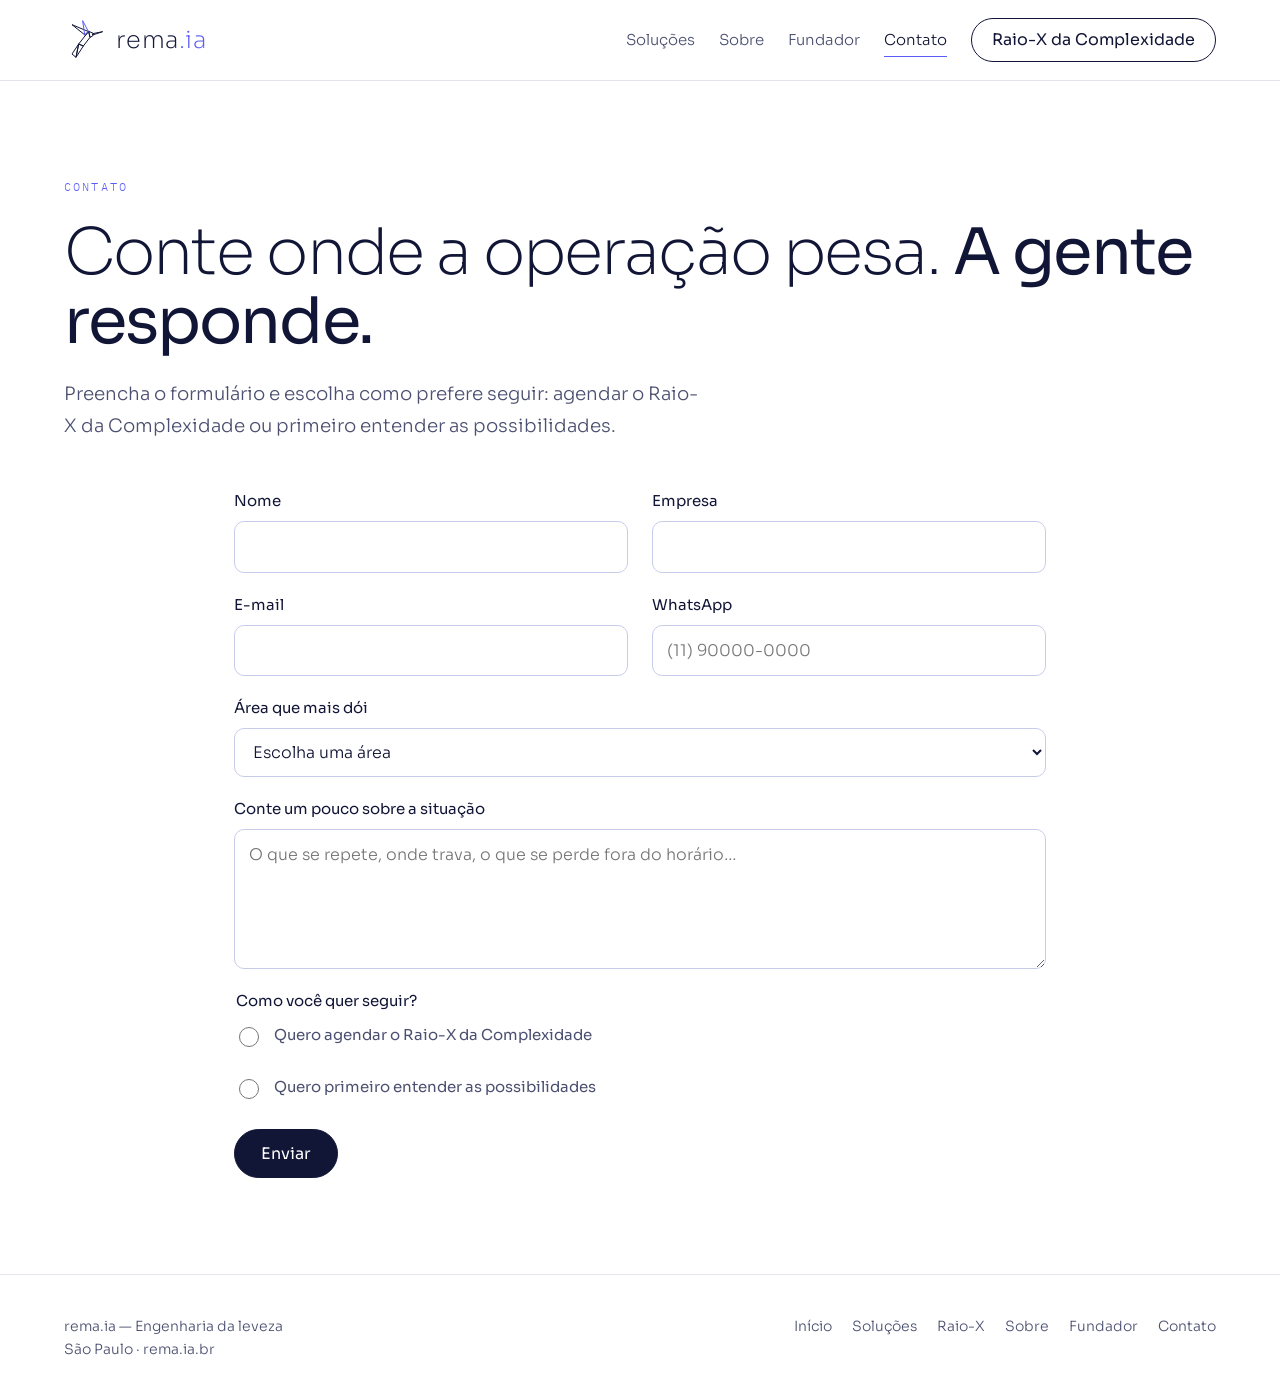
==== contato/index.html @ 7a0bcb38 "feat: site com as 6 páginas (home, soluções, raio-x, sobre, fundador, contato) - Home em / com a abe" ====
<!doctype html>
<html lang="pt-BR">
<head>
<meta charset="utf-8">
<meta name="viewport" content="width=device-width, initial-scale=1">
<title>Contato · rema.ia — Engenharia da leveza</title>
<meta name="description" content="Fale com a rema.ia: agende o Raio-X da Complexidade ou entenda o que os beija-flores podem fazer pela sua empresa.">
<meta name="theme-color" content="#111536">
<link rel="icon" href="/assets/favicon.svg" type="image/svg+xml">
<link rel="icon" href="/favicon.ico" sizes="any">
<link rel="apple-touch-icon" href="/assets/apple-touch-icon.png">
<link rel="preconnect" href="https://fonts.googleapis.com">
<link rel="stylesheet" href="https://fonts.googleapis.com/css2?family=Sora:wght@200;300;400;600&family=IBM+Plex+Mono:wght@400;500&display=swap">
<link rel="stylesheet" href="/assets/rema-ia-tokens.css">
<link rel="stylesheet" href="/assets/site.css">
</head>
<body>

<header class="topo">
<div class="wrap">
<a class="logo" href="/" aria-label="rema.ia, página inicial">
<svg width="40" height="40" viewBox="0 0 120 120" aria-hidden="true"><g stroke="#111536" stroke-width="3" stroke-linejoin="round" fill="none"><polygon points="64,46 24,14 74,35"/><polygon points="74,34 78,52 58,78 44,72"/><polygon points="74,34 88,40 86,48 78,52"/><polygon points="86,41 116,35 86,45"/><polygon points="44,72 58,78 36,112"/><polygon points="44,72 36,112 24,102"/><polygon points="62,44 56,2 73,34" stroke="#5B5BF7"/></g></svg>
<span>rema<span>.ia</span></span>
</a>
<nav class="menu" aria-label="Principal">
<a href="/solucoes/">Soluções</a>
<a href="/sobre/">Sobre</a>
<a href="/fundador/">Fundador</a>
<a href="/contato/" aria-current="page">Contato</a>
<a class="botao" href="/raio-x/">Raio-X da Complexidade</a>
</nav>
</div>
</header>

<main>

<section class="hero" style="padding-bottom:48px">
<div class="wrap">
<div class="pilha">
<div class="rotulo">Contato</div>
<h1>Conte onde a operação pesa. <strong>A gente responde.</strong></h1>
<p class="lead">Preencha o formulário e escolha como prefere seguir: agendar o Raio-X da Complexidade ou primeiro entender as possibilidades.</p>
</div>
</div>
</section>

<section style="padding:0 0 96px">
<div class="wrap estreito">
<form class="form" id="form-contato" novalidate>
<div class="campo"><label for="nome">Nome</label><input id="nome" name="nome" type="text" autocomplete="name" required></div>
<div class="campo"><label for="empresa">Empresa</label><input id="empresa" name="empresa" type="text" autocomplete="organization" required></div>
<div class="campo"><label for="email">E-mail</label><input id="email" name="email" type="email" autocomplete="email" required></div>
<div class="campo"><label for="whatsapp">WhatsApp</label><input id="whatsapp" name="whatsapp" type="tel" autocomplete="tel" inputmode="tel" placeholder="(11) 90000-0000"></div>
<div class="campo inteiro"><label for="area">Área que mais dói</label>
<select id="area" name="area" required>
<option value="">Escolha uma área</option>
<option>Atendimento</option>
<option>Vendas</option>
<option>Cobrança</option>
<option>Operações</option>
<option>Mais de uma / não sei dizer</option>
</select></div>
<div class="campo inteiro"><label for="descricao">Conte um pouco sobre a situação</label><textarea id="descricao" name="descricao" placeholder="O que se repete, onde trava, o que se perde fora do horário…"></textarea></div>
<fieldset class="campo">
<legend>Como você quer seguir?</legend>
<label class="opcao"><input type="radio" name="interesse" value="raio-x" required> Quero agendar o Raio-X da Complexidade</label>
<label class="opcao"><input type="radio" name="interesse" value="possibilidades"> Quero primeiro entender as possibilidades</label>
</fieldset>
<p class="aviso" id="aviso" role="status" hidden></p>
<div class="campo inteiro" style="align-items:flex-start"><button class="botao cheio" type="submit">Enviar</button></div>
</form>
</div>
</section>

</main>

<footer class="rodape">
<div class="wrap">
<div>rema.ia — Engenharia da leveza<br>São Paulo · rema.ia.br</div>
<nav aria-label="Rodapé">
<a href="/">Início</a>
<a href="/solucoes/">Soluções</a>
<a href="/raio-x/">Raio-X</a>
<a href="/sobre/">Sobre</a>
<a href="/fundador/">Fundador</a>
<a href="/contato/">Contato</a>
</nav>
</div>
</footer>

<script>
(function () {
  // Endereço que recebe o formulário (POST). Ex.: um endpoint do Formspree, n8n ou similar.
  // [DEFINIR] Enquanto estiver vazio, o formulário avisa que o envio não está disponível.
  var DESTINO = '';

  var form = document.getElementById('form-contato');
  var aviso = document.getElementById('aviso');

  // Vindo do botão "Agendar meu Raio-X", já marca essa opção
  if (new URLSearchParams(location.search).get('interesse') === 'raio-x') {
    form.querySelector('input[value="raio-x"]').checked = true;
  }

  function mostrar(texto) { aviso.textContent = texto; aviso.hidden = false; }

  form.addEventListener('submit', function (e) {
    e.preventDefault();
    if (!form.checkValidity()) {
      form.reportValidity();
      return;
    }
    if (!DESTINO) {
      mostrar('O envio pelo site ainda não está disponível. Tente novamente em breve.');
      return;
    }
    var botao = form.querySelector('button[type="submit"]');
    botao.disabled = true;
    fetch(DESTINO, { method: 'POST', body: new FormData(form), headers: { Accept: 'application/json' } })
      .then(function (r) {
        if (!r.ok) throw new Error(r.status);
        form.reset();
        mostrar('Recebemos sua mensagem. A gente responde em breve.');
      })
      .catch(function () {
        mostrar('Não foi possível enviar agora. Tente novamente em alguns minutos.');
      })
      .then(function () { botao.disabled = false; });
  });
})();
</script>
</body>
</html>
---- assets/rema-ia-tokens.css ----
:root {
  --rema-noite: #111536;
  --rema-indigo: #5B5BF7;
  --rema-lavanda: #A9A9FF;
  --rema-nevoa: #F5F5FA;
  --rema-grafite: #4B5070;
  --rema-noite-medio: #2C3470;
  --rema-lavanda-clara: #C9CBEA;
  --rema-fonte-titulo: 'Sora', 'Avenir Next', 'Segoe UI', sans-serif;
  --rema-fonte-dados: 'IBM Plex Mono', ui-monospace, Menlo, monospace;
}
---- assets/site.css ----
/* Estilo global do site rema.ia (usa as cores e fontes de rema-ia-tokens.css) */
*,*::before,*::after{box-sizing:border-box}
html{scroll-behavior:smooth}
body{margin:0;background:#fff;color:var(--rema-noite);font-family:var(--rema-fonte-titulo);font-weight:300;line-height:1.6;animation:entrada .6s ease-out both}
@keyframes entrada{from{opacity:0}to{opacity:1}}
a{color:var(--rema-indigo)}a:hover{color:var(--rema-noite)}
*:focus-visible{outline:2px solid var(--rema-indigo);outline-offset:3px}
img,svg{max-width:100%}
h1,h2,h3,p,ul{margin:0}
summary{cursor:pointer;list-style:none}
summary::-webkit-details-marker{display:none}

.wrap{max-width:1200px;margin:0 auto;padding:0 24px}
.wrap.estreito{max-width:860px}
.secao{padding:88px 0;border-top:1px solid #E4E4EE}
.secao.nevoa{background:var(--rema-nevoa);border-top:0}
.secao.noite{background:var(--rema-noite);color:#fff;border-top:0}
.pilha{display:flex;flex-direction:column;gap:22px}
.pilha.larga{gap:48px}

/* Cabeçalho */
.topo{border-bottom:1px solid #E4E4EE}
.topo .wrap{padding-top:18px;padding-bottom:18px;display:flex;flex-wrap:wrap;align-items:center;justify-content:space-between;gap:16px}
.logo{display:flex;align-items:center;gap:12px;text-decoration:none;color:var(--rema-noite)}
.logo span{font-size:24px;font-weight:200;letter-spacing:.02em}
.logo span span{color:var(--rema-indigo);font-size:inherit}
.menu{display:flex;flex-wrap:wrap;align-items:center;gap:8px 24px;font-size:15px}
.menu a{color:var(--rema-grafite);text-decoration:none;padding:4px 0}
.menu a[aria-current="page"]{color:var(--rema-noite);border-bottom:1px solid var(--rema-indigo)}
.menu a:hover{color:var(--rema-noite)}

/* Botões */
.botao{display:inline-flex;align-items:center;min-height:44px;padding:14px 26px;border-radius:999px;text-decoration:none;font-weight:400;font-size:1rem;font-family:inherit;border:1px solid var(--rema-noite);cursor:pointer;line-height:1.2}
.botao.cheio{background:var(--rema-noite);color:#fff}
.botao.cheio:hover{background:var(--rema-indigo);border-color:var(--rema-indigo);color:#fff}
.botao.vazado{background:transparent;color:var(--rema-noite)}
.botao.vazado:hover{border-color:var(--rema-indigo);color:var(--rema-indigo)}
.menu .botao{padding:11px 20px;color:var(--rema-noite)}
.noite .botao.cheio{background:#fff;color:var(--rema-noite);border-color:#fff}
.noite .botao.cheio:hover{background:var(--rema-lavanda);border-color:var(--rema-lavanda)}
.noite .botao.vazado{color:#fff;border-color:var(--rema-lavanda-clara)}
.acoes{display:flex;flex-wrap:wrap;gap:12px}

/* Tipografia */
.rotulo{font-family:var(--rema-fonte-dados);font-size:12px;letter-spacing:.18em;text-transform:uppercase;color:var(--rema-indigo)}
.noite .rotulo{color:var(--rema-lavanda)}
h1{font-size:clamp(2.3rem,5vw,4rem);font-weight:200;letter-spacing:-.03em;line-height:1.08}
h1 strong,h2 strong{font-weight:400}
h2{font-size:clamp(1.8rem,3vw,2.5rem);font-weight:300;letter-spacing:-.02em;line-height:1.2}
h3{font-size:1.25rem;font-weight:400;line-height:1.3}
.lead{font-size:1.15rem;line-height:1.7;color:var(--rema-grafite);max-width:40rem}
.texto{line-height:1.75;color:var(--rema-grafite);max-width:44rem}
.texto p+p{margin-top:1em}
.noite .lead,.noite .texto{color:var(--rema-lavanda-clara)}

/* Hero */
.hero{padding:96px 0 104px}
.hero .wrap{display:flex;flex-wrap:wrap;align-items:center;gap:48px}
.hero .pilha{flex:999 1 520px;min-width:0}
.hero .figura{flex:1 1 260px;display:flex;justify-content:center}

/* Grades */
.grade{display:grid;grid-template-columns:repeat(auto-fit,minmax(200px,1fr));gap:0;border-top:1px solid var(--rema-noite)}
.grade>div{padding:28px 28px 32px 0;display:flex;flex-direction:column;gap:12px;border-bottom:1px solid #E4E4EE}
.grade p{line-height:1.65;color:var(--rema-grafite)}
.num{font-family:var(--rema-fonte-dados);font-size:13px;color:var(--rema-indigo)}
.duas{display:flex;flex-wrap:wrap;gap:48px}
.duas>*{flex:1 1 320px;min-width:0}

/* Listas */
.lista{list-style:none;padding:0;display:flex;flex-direction:column;border-top:1px solid #E4E4EE}
.lista li{padding:14px 0 14px 28px;border-bottom:1px solid #E4E4EE;position:relative;color:var(--rema-grafite);line-height:1.6}
.lista li::before{content:"";position:absolute;left:0;top:1.35em;width:14px;height:1px;background:var(--rema-indigo)}
.lista strong{color:var(--rema-noite);font-weight:400}
.noite .lista,.noite .lista li{border-color:var(--rema-noite-medio)}
.noite .lista li{color:var(--rema-lavanda-clara)}
.noite .lista strong{color:#fff}

/* Beija-flor (bloco de solução) */
.agente{display:flex;flex-direction:column;gap:28px;padding:56px 0;border-top:1px solid var(--rema-noite)}
.agente .duas>div{display:flex;flex-direction:column;gap:12px}
.antes-depois{display:grid;grid-template-columns:repeat(auto-fit,minmax(240px,1fr));gap:16px}
.antes-depois>div{padding:22px;border:1px solid #E4E4EE;border-radius:12px;display:flex;flex-direction:column;gap:8px;color:var(--rema-grafite);line-height:1.6}
.antes-depois>div:last-child{border-color:var(--rema-lavanda);background:var(--rema-nevoa)}
.etiquetas{display:flex;flex-wrap:wrap;gap:8px;list-style:none;padding:0}
.etiquetas li{font-family:var(--rema-fonte-dados);font-size:13px;padding:6px 12px;border:1px solid #E4E4EE;border-radius:999px;color:var(--rema-grafite)}

/* Citação */
.citacao{font-size:clamp(1.6rem,3vw,2.4rem);font-weight:200;line-height:1.35;letter-spacing:-.01em;margin:0}

/* Perguntas */
.perguntas{border-top:1px solid var(--rema-noite)}
.perguntas details{border-bottom:1px solid #E4E4EE;padding:22px 0}
.perguntas summary{display:flex;justify-content:space-between;gap:16px;font-size:1.1rem;font-weight:400;min-height:44px;align-items:center}
.perguntas summary span{color:var(--rema-indigo);font-weight:200}
.perguntas details[open] summary span{transform:rotate(45deg)}
.perguntas p{margin-top:14px;line-height:1.7;color:var(--rema-grafite)}

/* Formulário */
.form{display:grid;grid-template-columns:repeat(auto-fit,minmax(260px,1fr));gap:20px 24px}
.campo{display:flex;flex-direction:column;gap:8px}
.campo.inteiro,fieldset.campo{grid-column:1/-1}
.campo label,.campo legend{font-size:15px;font-weight:400}
.campo input,.campo select,.campo textarea{font:inherit;font-weight:300;color:var(--rema-noite);background:#fff;border:1px solid #C9CBEA;border-radius:10px;padding:12px 14px;min-height:48px;width:100%}
.campo textarea{min-height:140px;resize:vertical}
.campo input:focus,.campo select:focus,.campo textarea:focus{border-color:var(--rema-indigo);outline:none;box-shadow:0 0 0 3px rgba(91,91,247,.18)}
fieldset.campo{border:0;padding:0;margin:0}
.opcao{display:flex;gap:12px;align-items:center;min-height:44px;color:var(--rema-grafite);cursor:pointer}
.opcao input{width:20px;height:20px;min-height:0;accent-color:var(--rema-indigo)}
.aviso{grid-column:1/-1;padding:16px 18px;border-radius:10px;background:var(--rema-nevoa);color:var(--rema-noite)}
.aviso[hidden]{display:none}

/* Texto ainda a definir */
.definir{background:#FFF4CC;color:#5A4500;padding:0 4px;border-radius:4px}

/* Rodapé */
.rodape{border-top:1px solid #E4E4EE}
.rodape .wrap{padding-top:40px;padding-bottom:40px;display:flex;flex-wrap:wrap;justify-content:space-between;gap:24px;font-size:14px;color:var(--rema-grafite)}
.rodape nav{display:flex;flex-wrap:wrap;gap:8px 20px}
.rodape a{color:var(--rema-grafite);text-decoration:none}
.rodape a:hover{color:var(--rema-noite)}

@media (max-width:640px){
  .secao{padding:64px 0}
  .hero{padding:64px 0 72px}
  .grade>div{padding-right:0}
}
@media (prefers-reduced-motion:reduce){html{scroll-behavior:auto}body{animation:none}}
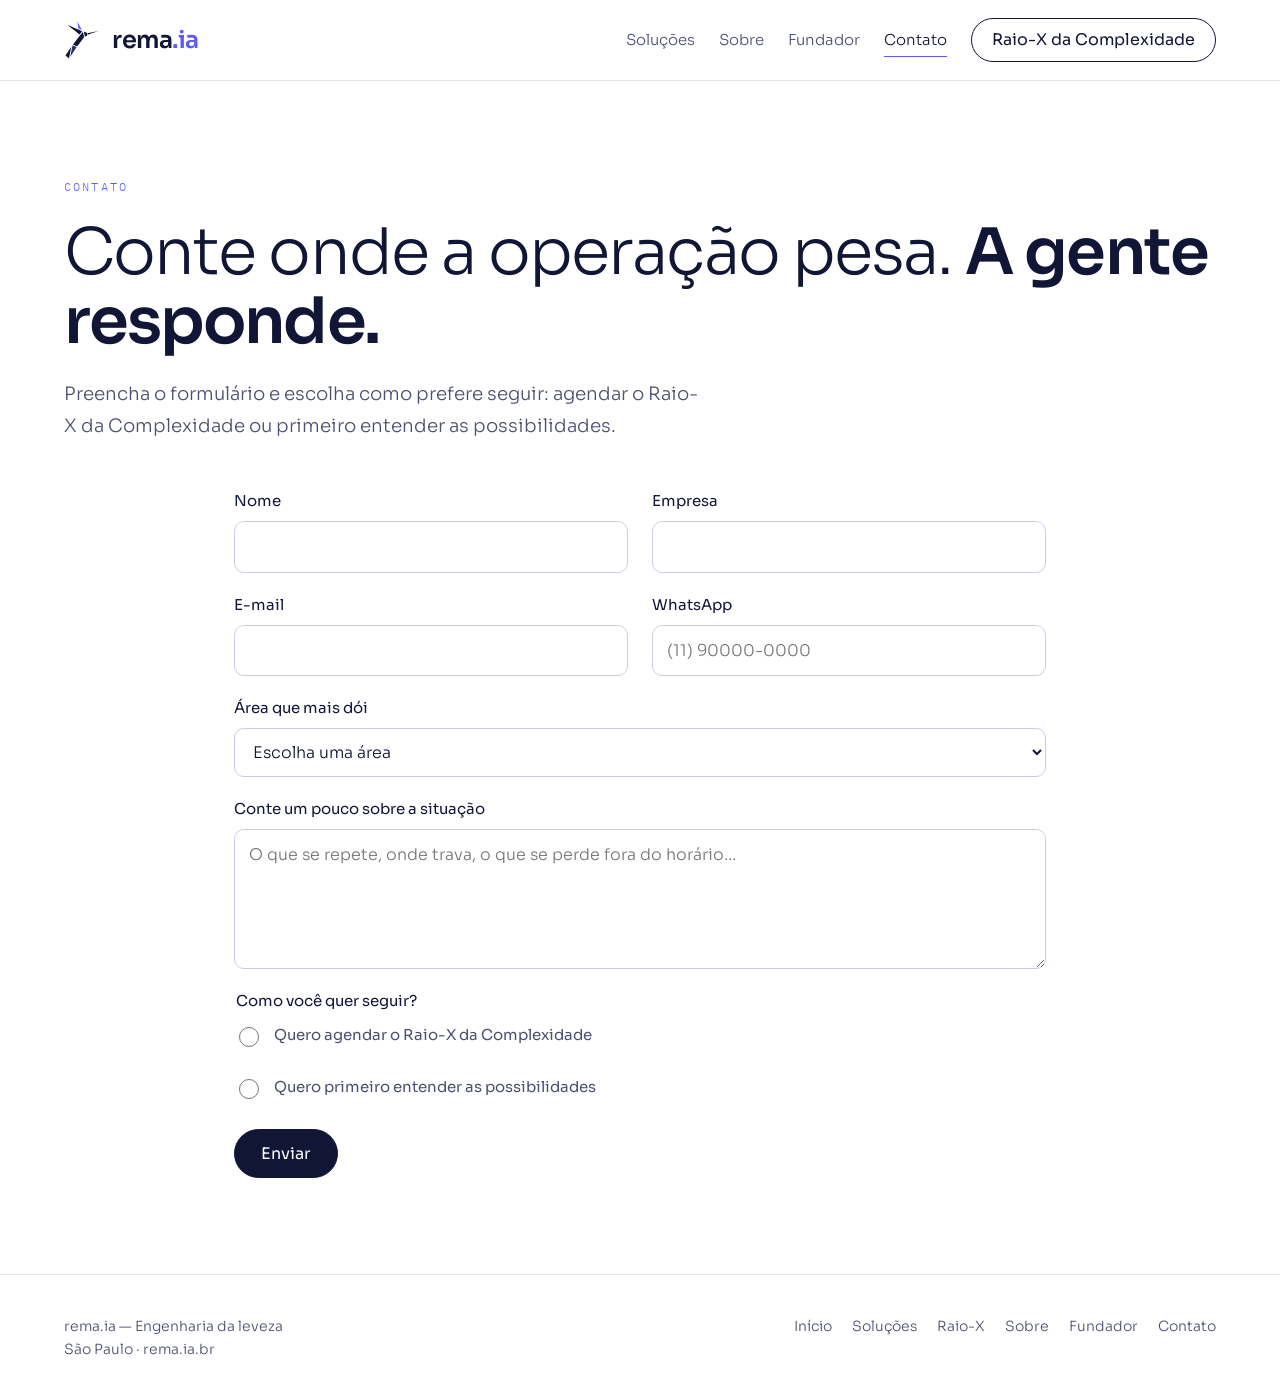
==== commit 66d98527: "feat: alinhar o site ao Manual da Marca e ao Brand Book v2 - Pesos de fonte aprovados (Sora 300/400/" ====
--- a/contato/index.html
+++ b/contato/index.html
@@ -10,7 +10,7 @@
 <link rel="icon" href="/favicon.ico" sizes="any">
 <link rel="apple-touch-icon" href="/assets/apple-touch-icon.png">
 <link rel="preconnect" href="https://fonts.googleapis.com">
-<link rel="stylesheet" href="https://fonts.googleapis.com/css2?family=Sora:wght@200;300;400;600&family=IBM+Plex+Mono:wght@400;500&display=swap">
+<link rel="stylesheet" href="https://fonts.googleapis.com/css2?family=Sora:wght@300;400;600&family=IBM+Plex+Mono:wght@400;500&display=swap">
 <link rel="stylesheet" href="/assets/rema-ia-tokens.css">
 <link rel="stylesheet" href="/assets/site.css">
 </head>
@@ -19,7 +19,7 @@
 <header class="topo">
 <div class="wrap">
 <a class="logo" href="/" aria-label="rema.ia, página inicial">
-<svg width="40" height="40" viewBox="0 0 120 120" aria-hidden="true"><g stroke="#111536" stroke-width="3" stroke-linejoin="round" fill="none"><polygon points="64,46 24,14 74,35"/><polygon points="74,34 78,52 58,78 44,72"/><polygon points="74,34 88,40 86,48 78,52"/><polygon points="86,41 116,35 86,45"/><polygon points="44,72 58,78 36,112"/><polygon points="44,72 36,112 24,102"/><polygon points="62,44 56,2 73,34" stroke="#5B5BF7"/></g></svg>
+<img src="/assets/rema-ia-simbolo-cor.svg" alt="" width="36" height="40">
 <span>rema<span>.ia</span></span>
 </a>
 <nav class="menu" aria-label="Principal">
--- a/assets/site.css
+++ b/assets/site.css
@@ -14,7 +14,7 @@
 .wrap.estreito{max-width:860px}
 .secao{padding:88px 0;border-top:1px solid #E4E4EE}
 .secao.nevoa{background:var(--rema-nevoa);border-top:0}
-.secao.noite{background:var(--rema-noite);color:#fff;border-top:0}
+.secao.noite,.hero.noite{background:radial-gradient(110% 90% at 100% 0%,rgba(91,91,247,.42) 0%,rgba(91,91,247,0) 58%),radial-gradient(60% 60% at 0% 100%,rgba(169,169,255,.12) 0%,rgba(169,169,255,0) 70%),var(--rema-noite);color:#fff;border-top:0}
 .pilha{display:flex;flex-direction:column;gap:22px}
 .pilha.larga{gap:48px}
 
@@ -22,7 +22,7 @@
 .topo{border-bottom:1px solid #E4E4EE}
 .topo .wrap{padding-top:18px;padding-bottom:18px;display:flex;flex-wrap:wrap;align-items:center;justify-content:space-between;gap:16px}
 .logo{display:flex;align-items:center;gap:12px;text-decoration:none;color:var(--rema-noite)}
-.logo span{font-size:24px;font-weight:200;letter-spacing:.02em}
+.logo span{font-size:24px;font-weight:600;letter-spacing:-.02em}
 .logo span span{color:var(--rema-indigo);font-size:inherit}
 .menu{display:flex;flex-wrap:wrap;align-items:center;gap:8px 24px;font-size:15px}
 .menu a{color:var(--rema-grafite);text-decoration:none;padding:4px 0}
@@ -44,14 +44,18 @@
 /* Tipografia */
 .rotulo{font-family:var(--rema-fonte-dados);font-size:12px;letter-spacing:.18em;text-transform:uppercase;color:var(--rema-indigo)}
 .noite .rotulo{color:var(--rema-lavanda)}
-h1{font-size:clamp(2.3rem,5vw,4rem);font-weight:200;letter-spacing:-.03em;line-height:1.08}
-h1 strong,h2 strong{font-weight:400}
+h1{font-size:clamp(2.3rem,5vw,4rem);font-weight:300;letter-spacing:-.03em;line-height:1.08}
+h1 strong,h2 strong{font-weight:600}
 h2{font-size:clamp(1.8rem,3vw,2.5rem);font-weight:300;letter-spacing:-.02em;line-height:1.2}
 h3{font-size:1.25rem;font-weight:400;line-height:1.3}
 .lead{font-size:1.15rem;line-height:1.7;color:var(--rema-grafite);max-width:40rem}
 .texto{line-height:1.75;color:var(--rema-grafite);max-width:44rem}
 .texto p+p{margin-top:1em}
 .noite .lead,.noite .texto{color:var(--rema-lavanda-clara)}
+
+/* Logo (arquivo da marca; ver README) */
+.logo img{display:block;height:40px;width:auto}
+.noite .logo{color:#fff}
 
 /* Hero */
 .hero{padding:96px 0 104px}
@@ -86,13 +90,13 @@
 .etiquetas li{font-family:var(--rema-fonte-dados);font-size:13px;padding:6px 12px;border:1px solid #E4E4EE;border-radius:999px;color:var(--rema-grafite)}
 
 /* Citação */
-.citacao{font-size:clamp(1.6rem,3vw,2.4rem);font-weight:200;line-height:1.35;letter-spacing:-.01em;margin:0}
+.citacao{font-size:clamp(1.6rem,3vw,2.4rem);font-weight:300;line-height:1.35;letter-spacing:-.01em;margin:0}
 
 /* Perguntas */
 .perguntas{border-top:1px solid var(--rema-noite)}
 .perguntas details{border-bottom:1px solid #E4E4EE;padding:22px 0}
 .perguntas summary{display:flex;justify-content:space-between;gap:16px;font-size:1.1rem;font-weight:400;min-height:44px;align-items:center}
-.perguntas summary span{color:var(--rema-indigo);font-weight:200}
+.perguntas summary span{color:var(--rema-indigo);font-weight:300}
 .perguntas details[open] summary span{transform:rotate(45deg)}
 .perguntas p{margin-top:14px;line-height:1.7;color:var(--rema-grafite)}
 
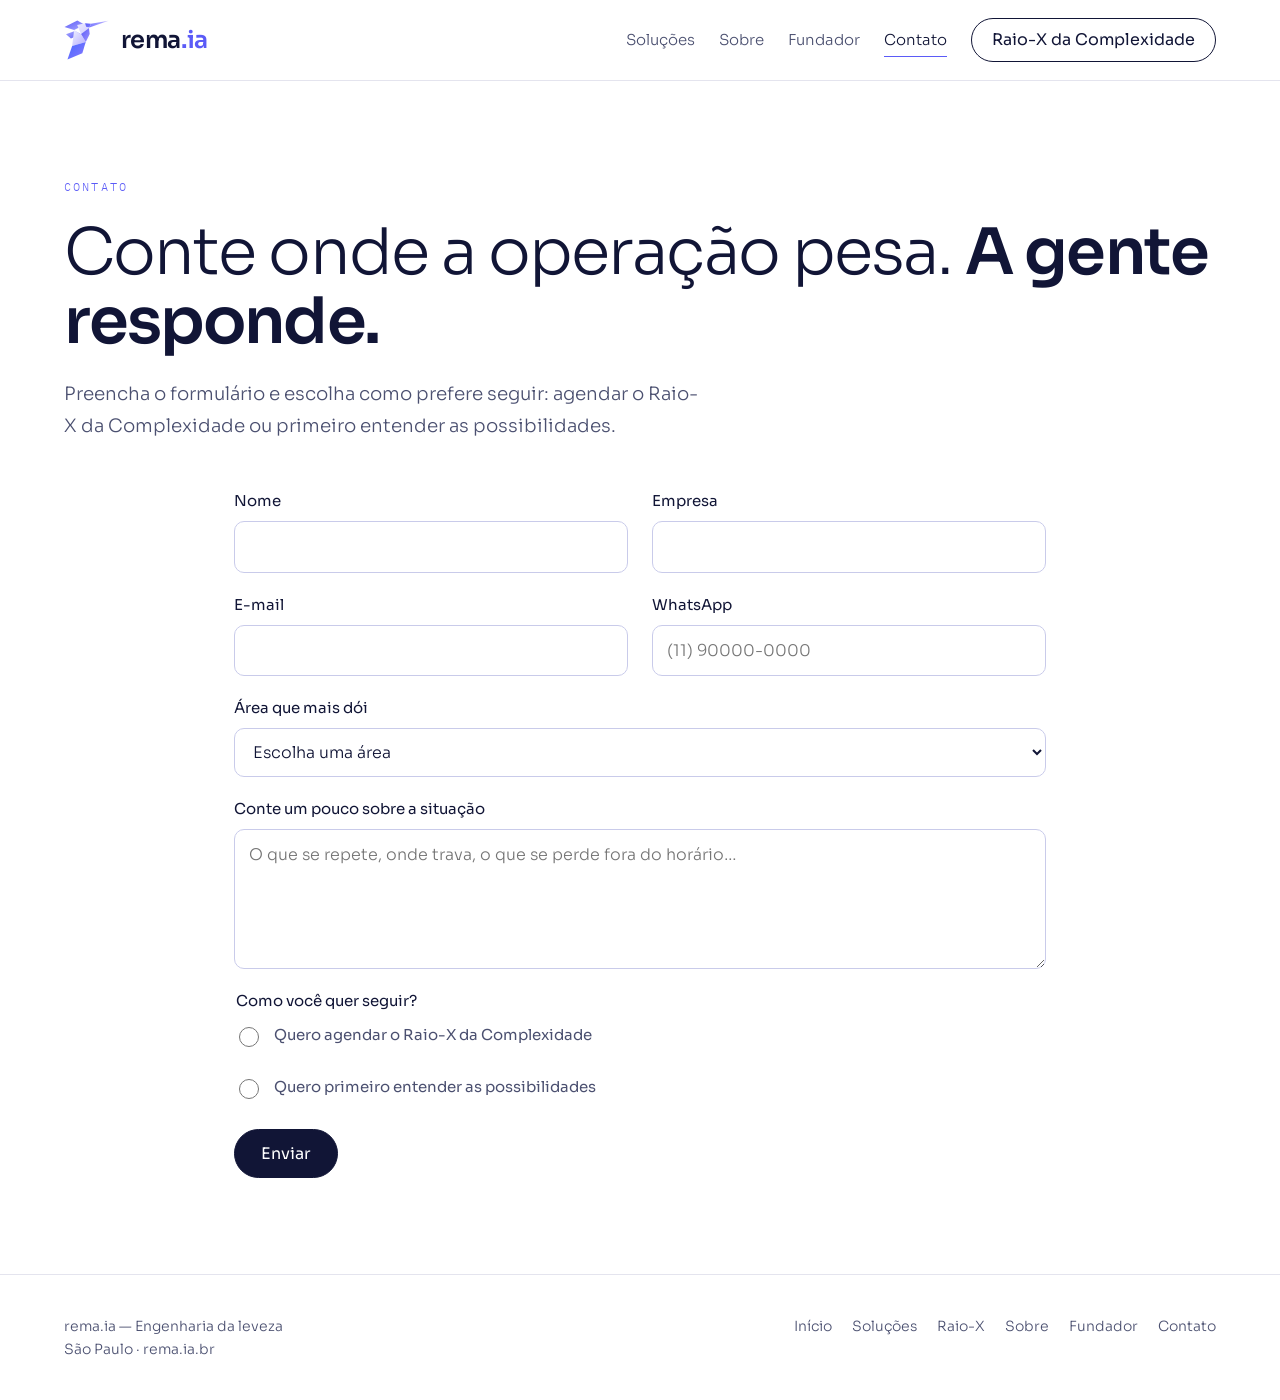
==== commit 362227eb: "feat: usar o kit SVG oficial da marca (beija-flor de 8 facetas) - Cabeçalho com o símbolo novo (asse" ====
--- a/contato/index.html
+++ b/contato/index.html
@@ -19,7 +19,7 @@
 <header class="topo">
 <div class="wrap">
 <a class="logo" href="/" aria-label="rema.ia, página inicial">
-<img src="/assets/rema-ia-simbolo-cor.svg" alt="" width="36" height="40">
+<img src="/assets/rema-ia-simbolo.svg" alt="" width="45" height="40">
 <span>rema<span>.ia</span></span>
 </a>
 <nav class="menu" aria-label="Principal">
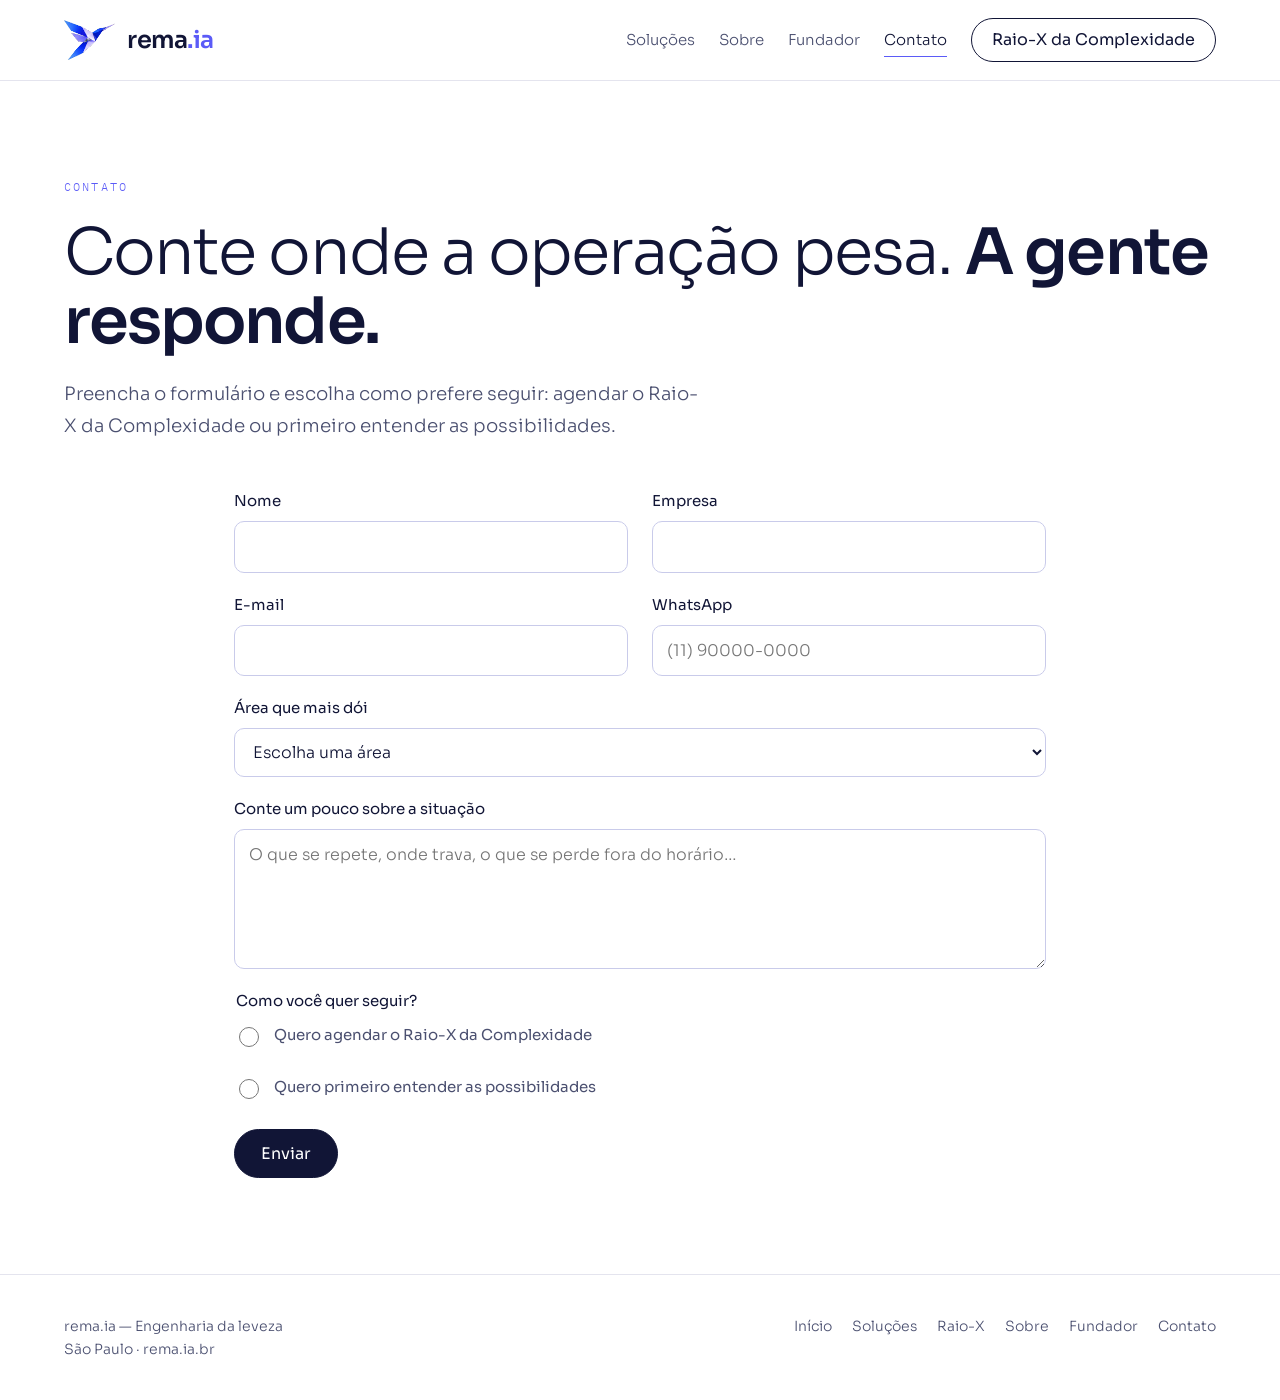
==== commit acc0d168: "fix: usar o beija-flor aprovado (arquivos finais fiéis) no cabeçalho, abertura e ícones O kit SVG an" ====
--- a/contato/index.html
+++ b/contato/index.html
@@ -19,7 +19,7 @@
 <header class="topo">
 <div class="wrap">
 <a class="logo" href="/" aria-label="rema.ia, página inicial">
-<img src="/assets/rema-ia-simbolo.svg" alt="" width="45" height="40">
+<img src="/assets/rema-ia-simbolo.png" alt="" width="51" height="40">
 <span>rema<span>.ia</span></span>
 </a>
 <nav class="menu" aria-label="Principal">
@@ -63,9 +63,12 @@
 <div class="campo inteiro"><label for="descricao">Conte um pouco sobre a situação</label><textarea id="descricao" name="descricao" placeholder="O que se repete, onde trava, o que se perde fora do horário…"></textarea></div>
 <fieldset class="campo">
 <legend>Como você quer seguir?</legend>
-<label class="opcao"><input type="radio" name="interesse" value="raio-x" required> Quero agendar o Raio-X da Complexidade</label>
-<label class="opcao"><input type="radio" name="interesse" value="possibilidades"> Quero primeiro entender as possibilidades</label>
+<label class="opcao"><input type="radio" id="interesse-raio-x" name="interesse" value="Agendar o Raio-X da Complexidade" required> Quero agendar o Raio-X da Complexidade</label>
+<label class="opcao"><input type="radio" name="interesse" value="Primeiro entender as possibilidades"> Quero primeiro entender as possibilidades</label>
 </fieldset>
+<input type="hidden" name="_subject" value="Novo contato pelo site rema.ia">
+<input type="hidden" name="_template" value="table">
+<input type="text" name="_honey" tabindex="-1" autocomplete="off" aria-hidden="true" style="display:none">
 <p class="aviso" id="aviso" role="status" hidden></p>
 <div class="campo inteiro" style="align-items:flex-start"><button class="botao cheio" type="submit">Enviar</button></div>
 </form>
@@ -90,16 +93,16 @@
 
 <script>
 (function () {
-  // Endereço que recebe o formulário (POST). Ex.: um endpoint do Formspree, n8n ou similar.
-  // [DEFINIR] Enquanto estiver vazio, o formulário avisa que o envio não está disponível.
-  var DESTINO = '';
+  // Endereço que recebe o formulário: FormSubmit, que repassa por e-mail (e-mail provisório).
+  // Depois de ativar, dá para trocar o e-mail pelo código aleatório que o FormSubmit envia.
+  var DESTINO = 'https://formsubmit.co/ajax/pablomurio@gmail.com';
 
   var form = document.getElementById('form-contato');
   var aviso = document.getElementById('aviso');
 
   // Vindo do botão "Agendar meu Raio-X", já marca essa opção
   if (new URLSearchParams(location.search).get('interesse') === 'raio-x') {
-    form.querySelector('input[value="raio-x"]').checked = true;
+    document.getElementById('interesse-raio-x').checked = true;
   }
 
   function mostrar(texto) { aviso.textContent = texto; aviso.hidden = false; }
@@ -116,9 +119,16 @@
     }
     var botao = form.querySelector('button[type="submit"]');
     botao.disabled = true;
-    fetch(DESTINO, { method: 'POST', body: new FormData(form), headers: { Accept: 'application/json' } })
-      .then(function (r) {
-        if (!r.ok) throw new Error(r.status);
+    var dados = {};
+    new FormData(form).forEach(function (valor, campo) { dados[campo] = valor; });
+    fetch(DESTINO, {
+      method: 'POST',
+      body: JSON.stringify(dados),
+      headers: { 'Content-Type': 'application/json', Accept: 'application/json' }
+    })
+      .then(function (r) { return r.json().then(function (j) { return { ok: r.ok, j: j }; }); })
+      .then(function (res) {
+        if (!res.ok || String(res.j.success) !== 'true') throw new Error(res.j.message);
         form.reset();
         mostrar('Recebemos sua mensagem. A gente responde em breve.');
       })
